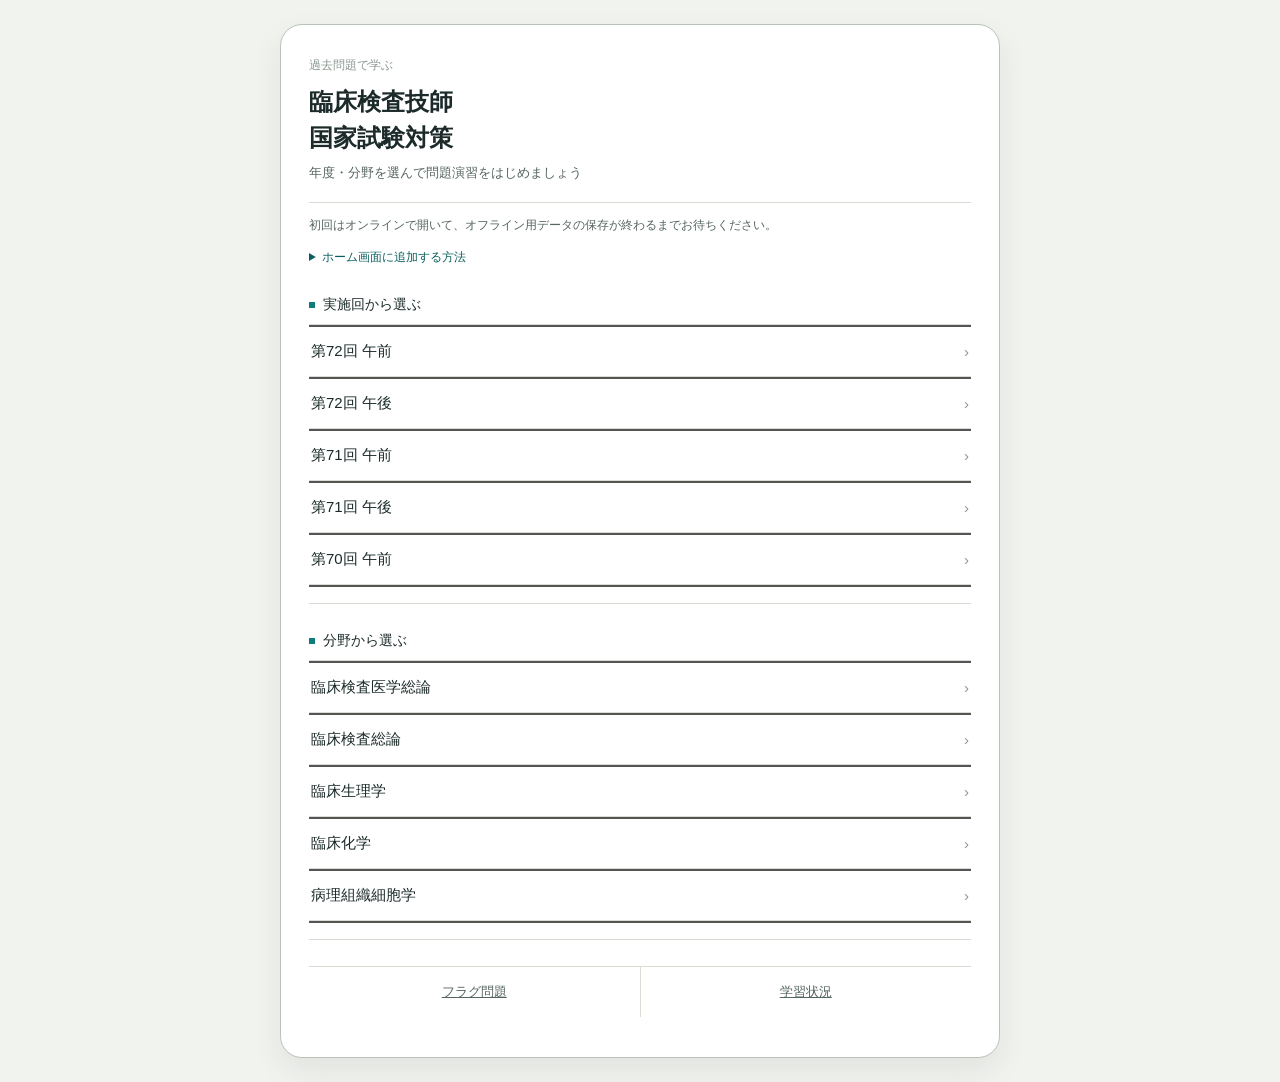
==== HTML/index.html @ 54c9202c "Add files via upload" ====
<!DOCTYPE html>
<html lang="ja">
<head>
<meta charset="UTF-8">
<meta name="viewport" content="width=device-width, initial-scale=1.0">
<title>トップ画面｜臨床検査技師国家試験対策アプリ</title>
<link rel="stylesheet" href="../CSS/style.css">
<link rel="manifest" href="./manifest.webmanifest">
<meta name="theme-color" content="#2855a6">
<meta name="apple-mobile-web-app-capable" content="yes">
<meta name="apple-mobile-web-app-title" content="国試対策">
<link rel="apple-touch-icon" href="./icons/app-192.png">
</head>
<body>

<div class="device">
  <div class="device__body">

    <div class="top-hero">
      <p class="hero-eyebrow">過去問題で学ぶ</p>
      <h2>臨床検査技師<br>国家試験対策</h2>
      <p>年度・分野を選んで問題演習をはじめましょう</p>
    </div>

    <button class="btn btn-primary" id="install-app" type="button" hidden>この端末にアプリを追加</button>
    <p class="offline-note" id="offline-status">初回はオンラインで開いて、オフライン用データの保存が終わるまでお待ちください。</p>
    <details class="install-help">
      <summary>ホーム画面に追加する方法</summary>
      <p>iPhone・iPad：Safariの共有ボタンから「ホーム画面に追加」を選びます。</p>
      <p>Android：表示された「この端末にアプリを追加」ボタン、またはブラウザのメニューからインストールします。</p>
      <p>パソコン：ChromeやEdgeのアドレスバーにあるインストールボタン、またはブラウザのメニューからインストールします。</p>
    </details>

    <p class="section-heading">実施回から選ぶ</p>
    <div class="list-rows list-rows-scrollable">
      <button class="list-row" type="button" data-exam="72" data-session="AM">
        <span>第72回 午前</span>
        <span class="row-arrow">›</span>
      </button>
      <button class="list-row" type="button" data-exam="72" data-session="PM">
        <span>第72回 午後</span>
        <span class="row-arrow">›</span>
      </button>
      <button class="list-row" type="button">
        <span>第71回 午前</span>
        <span class="row-arrow">›</span>
      </button>
      <button class="list-row" type="button">
        <span>第71回 午後</span>
        <span class="row-arrow">›</span>
      </button>
      <button class="list-row" type="button">
        <span>第70回 午前</span>
        <span class="row-arrow">›</span>
      </button>
      <button class="list-row" type="button">
        <span>第70回 午後</span>
        <span class="row-arrow">›</span>
      </button>
      <button class="list-row" type="button">
        <span>第69回 午前</span>
        <span class="row-arrow">›</span>
      </button>
      <button class="list-row" type="button">
        <span>第69回 午後</span>
        <span class="row-arrow">›</span>
      </button>
      <button class="list-row" type="button">
        <span>第68回 午前</span>
        <span class="row-arrow">›</span>
      </button>
      <button class="list-row" type="button">
        <span>第68回 午後</span>
        <span class="row-arrow">›</span>
      </button>
      <button class="list-row" type="button">
        <span>第67回 午前</span>
        <span class="row-arrow">›</span>
      </button>
      <button class="list-row" type="button">
        <span>第67回 午後</span>
        <span class="row-arrow">›</span>
      </button>
      <button class="list-row" type="button">
        <span>第66回 午前</span>
        <span class="row-arrow">›</span>
      </button>
      <button class="list-row" type="button">
        <span>第66回 午後</span>
        <span class="row-arrow">›</span>
      </button>
      <button class="list-row" type="button">
        <span>第65回 午前</span>
        <span class="row-arrow">›</span>
      </button>
      <button class="list-row" type="button">
        <span>第65回 午後</span>
        <span class="row-arrow">›</span>
      </button>
      <button class="list-row" type="button">
        <span>第64回 午前</span>
        <span class="row-arrow">›</span>
      </button>
      <button class="list-row" type="button">
        <span>第64回 午後</span>
        <span class="row-arrow">›</span>
      </button>
      <button class="list-row" type="button">
        <span>第63回 午前</span>
        <span class="row-arrow">›</span>
      </button>
      <button class="list-row" type="button">
        <span>第63回 午後</span>
        <span class="row-arrow">›</span>
      </button>
    </div>

    <p class="section-heading">分野から選ぶ</p>
    <div class="list-rows list-rows-scrollable">
      <button class="list-row" type="button" data-subject="臨床検査医学総論">
        <span>臨床検査医学総論</span>
        <span class="row-arrow">›</span>
      </button>
      <button class="list-row" type="button" data-subject="臨床検査総論">
        <span>臨床検査総論</span>
        <span class="row-arrow">›</span>
      </button>
      <button class="list-row" type="button" data-subject="臨床生理学">
        <span>臨床生理学</span>
        <span class="row-arrow">›</span>
      </button>
      <button class="list-row" type="button" data-subject="臨床化学">
        <span>臨床化学</span>
        <span class="row-arrow">›</span>
      </button>
      <button class="list-row" type="button" data-subject="病理組織細胞学">
        <span>病理組織細胞学</span>
        <span class="row-arrow">›</span>
      </button>
      <button class="list-row" type="button" data-subject="臨床血液学">
        <span>臨床血液学</span>
        <span class="row-arrow">›</span>
      </button>
      <button class="list-row" type="button" data-subject="臨床微生物学">
        <span>臨床微生物学</span>
        <span class="row-arrow">›</span>
      </button>
      <button class="list-row" type="button" data-subject="臨床免疫学">
        <span>臨床免疫学</span>
        <span class="row-arrow">›</span>
      </button>
      <button class="list-row" type="button" data-subject="輸血・移植検査学">
        <span>輸血・移植検査学</span>
        <span class="row-arrow">›</span>
      </button>
      <button class="list-row" type="button" data-subject="公衆衛生学">
        <span>公衆衛生学</span>
        <span class="row-arrow">›</span>
      </button>
      <button class="list-row" type="button" data-subject="医用工学概論">
        <span>医用工学概論</span>
        <span class="row-arrow">›</span>
      </button>
    </div>

    <div class="quick-links">
      <a href="flag-list.html">フラグ問題</a>
      <a href="progress.html">学習状況</a>
    </div>

  </div>
</div>

<script src="../JS/app.js"></script>
</body>
</html>
---- CSS/style.css ----
/* ---------- Design tokens ---------- */
:root {
  --paper: #f1f3ef;
  --panel: #ffffff;
  --ink: #1c2b2a;
  --ink-soft: #55655f;
  --ink-faint: #8a978f;
  --line: #d7ddd3;
  --line-strong: #b9c3ba;

  --accent: #0e7c7b;
  --accent-deep: #0a5f5e;
  --accent-wash: #e6f2f0;

  --correct: #2f7d46;
  --correct-wash: #eaf5ec;

  --incorrect: #b3452c;
  --incorrect-wash: #fbeee8;

  --tag-bg: #1c2b2a;
  --tag-ink: #f1f3ef;

  --font-head: "Shippori Mincho", serif;
  --font-body: "Zen Kaku Gothic New", "Hiragino Sans", sans-serif;

  --radius-device: 22px;
  --radius-control: 4px;
}

* {
  box-sizing: border-box;
}

html {
  -webkit-text-size-adjust: 100%;
}

body {
  margin: 0;
  min-width: 320px;
  min-height: 100dvh;
  background: var(--paper);
  color: var(--ink);
  font-family: var(--font-body);
  -webkit-font-smoothing: antialiased;
}

:focus-visible {
  outline: 2px solid var(--accent);
  outline-offset: 2px;
}

@media (prefers-reduced-motion: reduce) {
  * {
    transition: none !important;
    animation: none !important;
  }
}

/* ---------- Review page chrome (not part of the app itself) ---------- */
.review-header {
  max-width: 1180px;
  margin: 0 auto;
  padding: 40px 24px 8px;
}

.review-header p.eyebrow {
  margin: 0 0 6px;
  font-size: 13px;
  color: var(--ink-faint);
}

.review-header h1 {
  margin: 0 0 6px;
  font-family: var(--font-head);
  font-weight: 700;
  font-size: 26px;
}

.review-header p.desc {
  margin: 0;
  color: var(--ink-soft);
  font-size: 14px;
  max-width: 60ch;
  line-height: 1.7;
}

.screens-row {
  max-width: 1180px;
  margin: 0 auto;
  padding: 32px 24px 96px;
  display: flex;
  flex-wrap: wrap;
  align-items: flex-start;
  gap: 40px;
}

.screen-block {
  display: flex;
  flex-direction: column;
  gap: 14px;
}

.screen-block .screen-label {
  font-size: 13px;
  color: var(--ink-soft);
  letter-spacing: 0.02em;
}

.screen-block .screen-label strong {
  color: var(--ink);
  font-weight: 500;
}

/* ---------- Device frame ---------- */
.device {
  width: min(100%, 680px);
  min-height: 100dvh;
  margin: 0 auto;
  background: var(--panel);
  border: 0;
  border-radius: 0;
  overflow: hidden;
}

.device__topbar {
  display: flex;
  align-items: center;
  justify-content: space-between;
  padding: 14px clamp(16px, 4vw, 28px);
  border-bottom: 1px solid var(--line);
}

.device__topbar .topbar-title {
  font-size: 13px;
  color: var(--ink-soft);
}

.device__topbar .topbar-back {
  font-size: 13px;
  color: var(--accent-deep);
  text-decoration: none;
}

.device__body {
  padding: clamp(20px, 5vw, 32px) clamp(16px, 4vw, 28px) 32px;
}

/* ---------- Shared controls ---------- */
.section-heading {
  display: flex;
  align-items: center;
  gap: 8px;
  margin: 28px 0 10px;
  font-size: 14px;
  font-weight: 500;
  color: var(--ink);
}

.section-heading::before {
  content: "";
  width: 6px;
  height: 6px;
  background: var(--accent);
}

.section-heading:first-child {
  margin-top: 0;
}

.list-rows {
  border-top: 1px solid var(--line);
}

.list-row {
  width: 100%;
  display: flex;
  align-items: center;
  justify-content: space-between;
  gap: 12px;
  min-height: 52px;
  padding: 13px 2px;
  border-bottom: 1px solid var(--line);
  background: none;
  border-left: none;
  border-right: none;
  font-family: var(--font-body);
  font-size: 15px;
  color: var(--ink);
  text-align: left;
  cursor: pointer;
}

.list-row .row-arrow {
  color: var(--ink-faint);
  font-size: 15px;
}

.row-end {
  display: flex;
  align-items: center;
  gap: 10px;
  flex-shrink: 0;
}

.question-status {
  width: 18px;
  font-size: 18px;
  font-weight: 700;
  text-align: center;
}

.question-status--correct {
  color: var(--correct);
}

.question-status--incorrect {
  color: var(--incorrect);
}

.chip-row {
  display: flex;
  flex-wrap: wrap;
  gap: 8px;
}

.chip {
  padding: 7px 14px;
  border: 1px solid var(--accent);
  border-radius: 999px;
  color: var(--accent-deep);
  font-size: 13px;
  background: none;
}

.quick-links {
  margin-top: 26px;
  border-top: 1px solid var(--line);
  display: flex;
}

.quick-links a,
.quick-links span {
  flex: 1;
  text-align: center;
  padding: 16px 4px;
  font-size: 13px;
  color: var(--ink-soft);
  border-right: 1px solid var(--line);
}

.quick-links a:last-child,
.quick-links span:last-child {
  border-right: none;
}

.exam-mode-description {
  margin: -2px 0 14px;
  font-size: 13px;
  color: var(--ink-soft);
}

.btn {
  display: block;
  width: 100%;
  padding: 15px 20px;
  border-radius: var(--radius-control);
  font-family: var(--font-body);
  font-size: 15px;
  font-weight: 500;
  text-align: center;
  border: 1px solid transparent;
  cursor: pointer;
}

.btn-primary {
  background: var(--accent);
  color: #fff;
}

.btn-secondary {
  background: none;
  border-color: var(--line-strong);
  color: var(--ink);
}

.btn[hidden] {
  display: none;
}

/* ---------- Top screen ---------- */
.top-hero {
  padding-bottom: 20px;
  border-bottom: 1px solid var(--line);
}

.top-hero .hero-eyebrow {
  margin: 0 0 10px;
  font-size: 12px;
  color: var(--ink-faint);
}

.top-hero h2 {
  margin: 0 0 8px;
  font-family: var(--font-head);
  font-weight: 700;
  font-size: 24px;
  line-height: 1.5;
}

.top-hero p {
  margin: 0;
  font-size: 13px;
  color: var(--ink-soft);
}

.offline-note,
.install-help {
  margin: 12px 0;
  font-size: 12px;
  line-height: 1.7;
  color: var(--ink-soft);
}

.install-help summary {
  cursor: pointer;
  color: var(--accent-deep);
}

.install-help p {
  margin: 8px 0;
}

/* ---------- Question screen ---------- */
.q-metabar {
  display: flex;
  align-items: center;
  justify-content: space-between;
  gap: 8px;
  flex-wrap: wrap;
  font-size: 13px;
  color: var(--ink-soft);
}

.q-metabar .q-tag {
  background: var(--tag-bg);
  color: var(--tag-ink);
  padding: 3px 10px;
  border-radius: 999px;
  font-size: 12px;
}

.q-flag-button {
  padding: 3px 8px;
  border: 1px solid var(--line-strong);
  border-radius: 999px;
  background: var(--panel);
  color: var(--ink-soft);
  font-family: var(--font-body);
  font-size: 11px;
  cursor: pointer;
}

.q-flag-button[aria-pressed="true"] {
  border-color: var(--accent);
  background: var(--accent-wash);
  color: var(--accent-deep);
}

.q-progress {
  margin-top: 12px;
  height: 3px;
  background: var(--line);
}

.q-progress span {
  display: block;
  height: 100%;
  width: 34%;
  background: var(--accent);
}

.q-text {
  margin: 22px 0 18px;
  font-size: clamp(15px, 2.5vw, 17px);
  line-height: 1.85;
  color: var(--ink);
}

.q-image {
  margin-bottom: 22px;
  aspect-ratio: 4 / 3;
  border: 1px dashed var(--line-strong);
  background: var(--accent-wash);
  display: flex;
  align-items: center;
  justify-content: center;
  font-size: 12px;
  color: var(--ink-faint);
}

.q-images:empty {
  display: none;
}

img.q-image {
  width: 100%;
  height: auto;
  object-fit: contain;
}

.choices {
  border-top: 1px solid var(--line);
}

.choice {
  display: flex;
  align-items: flex-start;
  gap: 10px;
  padding: 14px 4px;
  border-bottom: 1px solid var(--line);
  font-size: 14.5px;
  line-height: 1.6;
  border-left: 3px solid transparent;
}

.choice:has(input:not(:disabled)) {
  cursor: pointer;
}

.choice input {
  margin: 4px 0 0;
  accent-color: var(--accent);
  flex-shrink: 0;
}

.empty-message,
.app-message {
  color: var(--ink-soft);
  font-size: 14px;
  line-height: 1.7;
}

.choice .choice-num {
  flex-shrink: 0;
  color: var(--ink-soft);
}

.choice-tag {
  margin-left: auto;
  font-size: 11px;
  padding: 2px 8px;
  border-radius: 999px;
  flex-shrink: 0;
}

.choice--correct {
  background: var(--correct-wash);
  border-left-color: var(--correct);
}

.choice--correct .choice-tag {
  background: var(--correct);
  color: #fff;
}

.choice--incorrect {
  background: var(--incorrect-wash);
  border-left-color: var(--incorrect);
}

.choice--incorrect .choice-tag {
  background: var(--incorrect);
  color: #fff;
}

.q-action {
  margin-top: 22px;
}

/* ---------- Result screen ---------- */
.result-score {
  text-align: center;
  padding: 8px 0 26px;
  border-bottom: 1px solid var(--line);
}

.result-score .score-num {
  font-family: var(--font-head);
  font-weight: 700;
  font-size: 44px;
  color: var(--ink);
}

.result-score .score-rate {
  margin-top: 6px;
  font-size: 13px;
  color: var(--ink-soft);
}

.result-actions {
  margin-top: 28px;
  display: flex;
  flex-direction: column;
  gap: 10px;
}

/* ---------- 年度選択エリアのスクロール対応 ---------- */
.list-rows-scrollable {
  max-height: clamp(156px, 30vh, 300px);
  overflow-y: auto;
  border-bottom: 1px solid var(--line);
  scrollbar-width: thin;
  scrollbar-color: var(--line-strong) transparent;
}

.list-rows-scrollable::-webkit-scrollbar {
  width: 6px;
}

.list-rows-scrollable::-webkit-scrollbar-thumb {
  background-color: var(--line-strong);
  border-radius: 3px;
}

.list-rows-scrollable::-webkit-scrollbar-track {
  background: transparent;
}

/* ---------- Tablet / desktop ---------- */
@media (min-width: 481px) {
  body {
    display: flex;
    justify-content: center;
    padding: 24px 16px;
  }

  .device {
    min-height: auto;
    border: 1px solid var(--line-strong);
    border-radius: var(--radius-device);
    box-shadow: 0 12px 30px rgba(28, 43, 42, 0.08);
  }
}

@media (min-width: 768px) {
  .device {
    width: min(100%, 720px);
  }

  .device__body {
    padding-top: 32px;
    padding-bottom: 40px;
  }

  .list-rows-scrollable {
    max-height: 280px;
  }
}

/* ---------- Small screens ---------- */
@media (max-width: 380px) {
  .q-metabar {
    align-items: flex-start;
  }

  .q-flag-button {
    margin-left: auto;
  }
}
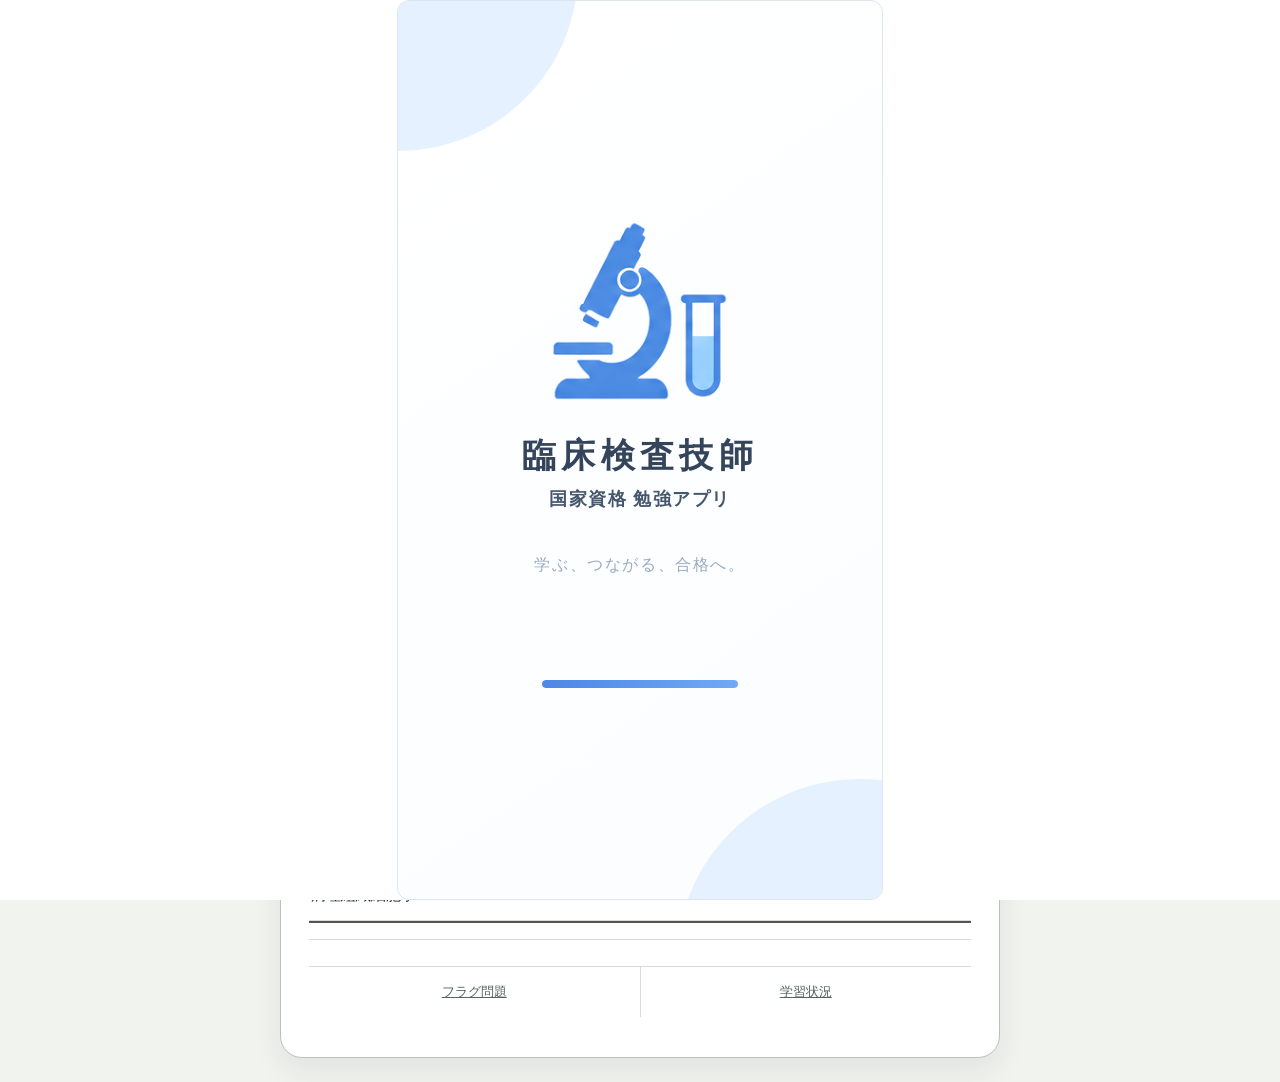
==== commit f02f809c: "アイコンと起動時画面の追加" ====
--- a/HTML/index.html
+++ b/HTML/index.html
@@ -6,12 +6,36 @@
 <title>トップ画面｜臨床検査技師国家試験対策アプリ</title>
 <link rel="stylesheet" href="../CSS/style.css">
 <link rel="manifest" href="./manifest.webmanifest">
-<meta name="theme-color" content="#2855a6">
+<meta name="theme-color" content="#4b88e6">
 <meta name="apple-mobile-web-app-capable" content="yes">
-<meta name="apple-mobile-web-app-title" content="国試対策">
+<meta name="apple-mobile-web-app-title" content="臨床検査技師">
 <link rel="apple-touch-icon" href="./icons/app-192.png">
+<script>
+  try {
+    if (!sessionStorage.getItem("kensa-study-splash-shown")) {
+      sessionStorage.setItem("kensa-study-splash-shown", "true");
+      document.documentElement.classList.add("show-launch-screen");
+    }
+  } catch {
+    // ストレージが使えない場合は、トップ画面へ戻るたびに表示しない。
+  }
+</script>
 </head>
 <body>
+
+<div class="splash-screen" id="app-splash" role="status" aria-label="アプリを起動しています">
+  <div class="splash-card">
+    <span class="splash-orb splash-orb--top" aria-hidden="true"></span>
+    <div class="splash-content">
+      <img class="splash-mark" src="./icons/splash-mark.png" alt="">
+      <h1>臨床検査技師</h1>
+      <p class="splash-subtitle">国家資格 勉強アプリ</p>
+      <p class="splash-tagline">学ぶ、つながる、合格へ。</p>
+      <div class="splash-progress" aria-hidden="true"><span></span></div>
+    </div>
+    <span class="splash-orb splash-orb--bottom" aria-hidden="true"></span>
+  </div>
+</div>
 
 <div class="device">
   <div class="device__body">
--- a/CSS/style.css
+++ b/CSS/style.css
@@ -8,9 +8,9 @@
   --line: #d7ddd3;
   --line-strong: #b9c3ba;
 
-  --accent: #0e7c7b;
-  --accent-deep: #0a5f5e;
-  --accent-wash: #e6f2f0;
+  --accent: #4b88e6;
+  --accent-deep: #2869bd;
+  --accent-wash: #eaf3ff;
 
   --correct: #2f7d46;
   --correct-wash: #eaf5ec;
@@ -332,6 +332,158 @@
   margin: 8px 0;
 }
 
+/* ---------- Launch screen ---------- */
+.splash-screen {
+  position: fixed;
+  z-index: 20;
+  inset: 0;
+  display: none;
+  place-items: center;
+  background: #fff;
+  opacity: 1;
+  visibility: visible;
+  transition: opacity 280ms ease, visibility 280ms ease;
+}
+
+html.show-launch-screen .splash-screen {
+  display: grid;
+}
+
+.splash-screen.is-hidden {
+  opacity: 0;
+  visibility: hidden;
+  pointer-events: none;
+}
+
+.splash-card {
+  position: relative;
+  isolation: isolate;
+  width: min(100%, 486px);
+  height: min(100dvh, 994px);
+  min-height: 620px;
+  overflow: hidden;
+  display: grid;
+  place-items: center;
+  border: 1px solid #dce5f0;
+  border-radius: 12px;
+  background: linear-gradient(145deg, #fff 0%, #fbfdff 100%);
+}
+
+.splash-content {
+  position: relative;
+  z-index: 1;
+  width: 100%;
+  padding: 24px;
+  margin-top: 4px;
+  text-align: center;
+}
+
+.splash-mark {
+  display: block;
+  width: 190px;
+  height: 190px;
+  object-fit: contain;
+  margin: 0 auto 26px;
+}
+
+.splash-content h1 {
+  margin: 0;
+  color: #34445b;
+  font-size: clamp(25px, 6vw, 34px);
+  font-weight: 600;
+  letter-spacing: 0.16em;
+}
+
+.splash-subtitle {
+  margin: 8px 0 0;
+  color: #46566d;
+  font-size: 18px;
+  font-weight: 600;
+  letter-spacing: 0.08em;
+}
+
+.splash-tagline {
+  margin: 44px 0 0;
+  color: #9aaac0;
+  font-size: 16px;
+  letter-spacing: 0.1em;
+}
+
+.splash-progress {
+  width: min(196px, 60%);
+  height: 8px;
+  margin: 104px auto 0;
+  overflow: hidden;
+  border-radius: 999px;
+  background: #dcecff;
+}
+
+.splash-progress span {
+  display: block;
+  width: 0;
+  height: 100%;
+  border-radius: inherit;
+  background: linear-gradient(90deg, #4b88e6, #70a9f4);
+  animation: splash-load 1.35s ease-out forwards;
+}
+
+.splash-orb {
+  position: absolute;
+  z-index: 0;
+  width: 360px;
+  height: 360px;
+  border-radius: 50%;
+  background: #e5f1ff;
+}
+
+.splash-orb--top {
+  top: -210px;
+  left: -180px;
+}
+
+.splash-orb--bottom {
+  right: -160px;
+  bottom: -245px;
+  width: 365px;
+  height: 365px;
+}
+
+@keyframes splash-load {
+  to { width: 100%; }
+}
+
+@media (max-width: 520px) {
+  .splash-card {
+    width: 100%;
+    height: 100dvh;
+    min-height: 0;
+    border: 0;
+    border-radius: 0;
+  }
+
+  .splash-mark {
+    width: 172px;
+    height: 172px;
+    margin-bottom: 24px;
+  }
+
+  .splash-progress {
+    margin-top: 90px;
+  }
+}
+
+@media (max-height: 650px) {
+  .splash-card { min-height: 0; }
+  .splash-mark { width: 132px; height: 132px; margin-bottom: 16px; }
+  .splash-tagline { margin-top: 24px; }
+  .splash-progress { margin-top: 44px; }
+}
+
+@media (prefers-reduced-motion: reduce) {
+  .splash-screen { transition: none; }
+  .splash-progress span { animation-duration: 1ms; }
+}
+
 /* ---------- Question screen ---------- */
 .q-metabar {
   display: flex;
